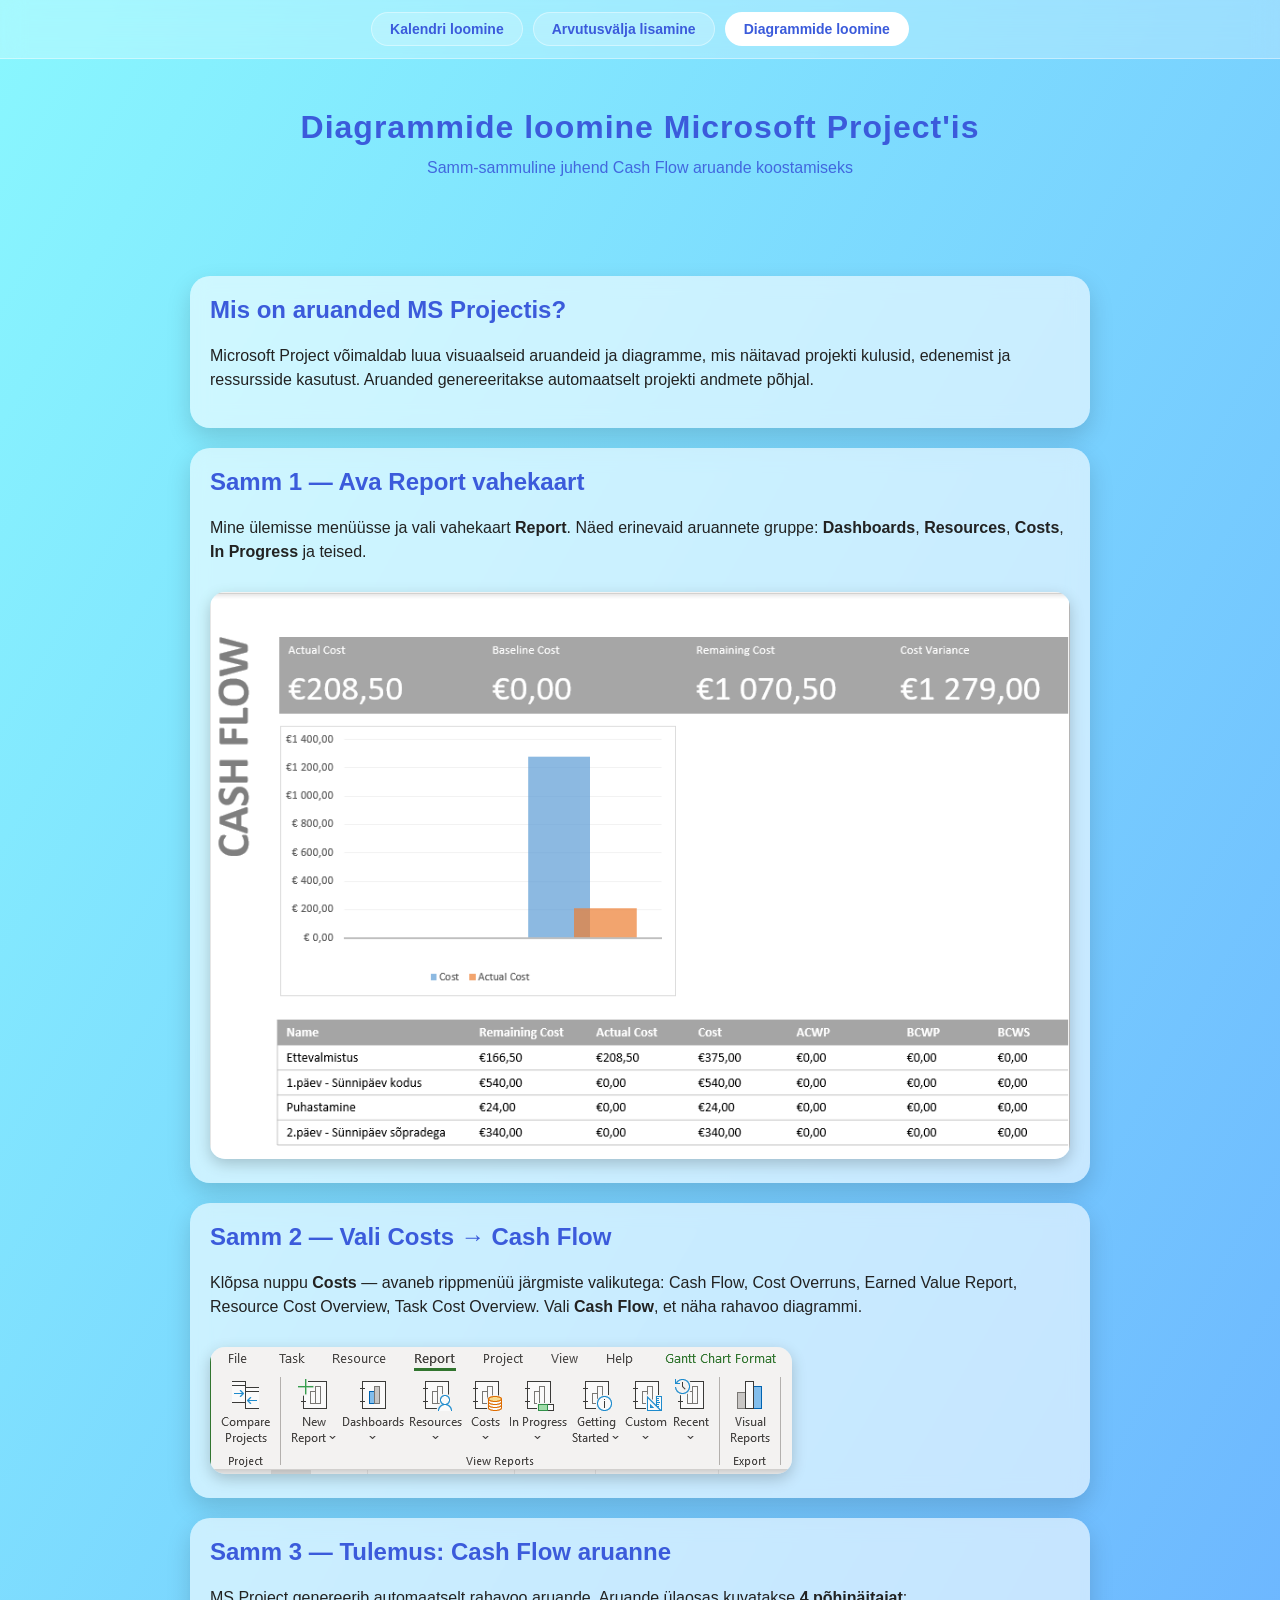
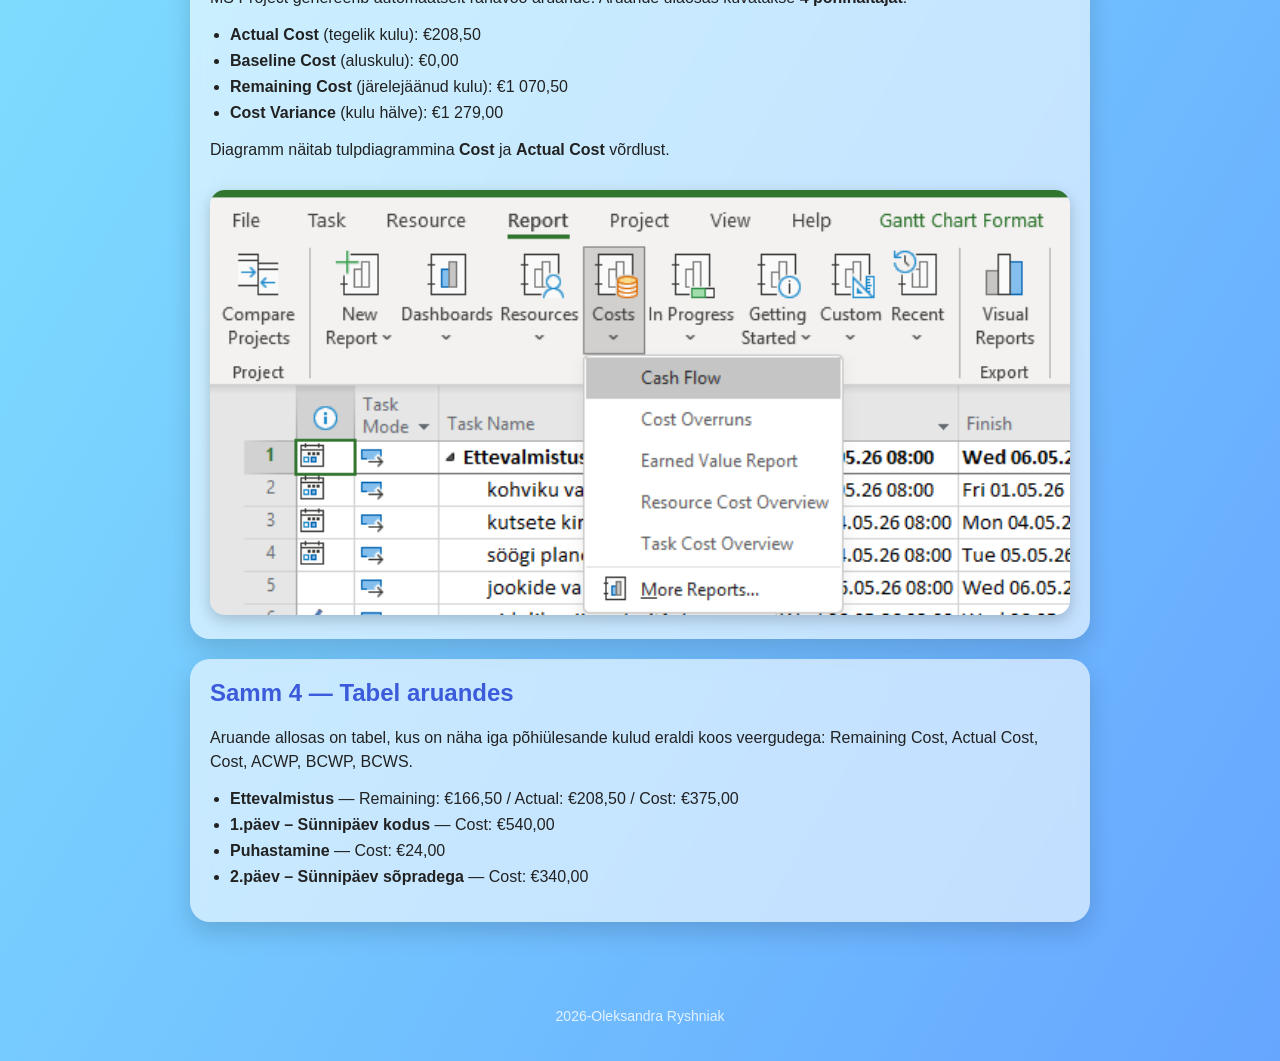
==== diagram.html @ d080566b "Update diagram.html" ====
<!DOCTYPE html>
<html lang="et">
<head>
  <meta charset="UTF-8"/>
  <meta name="viewport" content="width=device-width, initial-scale=1.0"/>
  <link rel="stylesheet" href="style.css"/>
  <title>MS Project — Diagrammide loomine</title>
  
  <nav>
    <a href="index.html">Kalendri loomine</a>
    <a href="formula.html">Arvutusvälja lisamine</a>
    <a href="diagram.html" class="active">Diagrammide loomine</a>
  </nav>

  <header>
    <h1>Diagrammide loomine Microsoft Project'is</h1>
    <p class="subtitle">Samm-sammuline juhend Cash Flow aruande koostamiseks</p>
  </header>

  <main>

    <section>
      <h2>Mis on aruanded MS Projectis?</h2>
      <p>
        Microsoft Project võimaldab luua visuaalseid aruandeid ja diagramme,
        mis näitavad projekti kulusid, edenemist ja ressursside kasutust.
        Aruanded genereeritakse automaatselt projekti andmete põhjal.
      </p>
    </section>

    <section>
      <h2>Samm 1 — Ava Report vahekaart</h2>
      <p>
        Mine ülemisse menüüsse ja vali vahekaart <strong>Report</strong>.
        Näed erinevaid aruannete gruppe:
        <strong>Dashboards</strong>, <strong>Resources</strong>, <strong>Costs</strong>,
        <strong>In Progress</strong> ja teised.
      </p>
      <img src="images/5.png" width= "100%"/>
    </section>

    <section>
      <h2>Samm 2 — Vali Costs → Cash Flow</h2>
      <p>
        Klõpsa nuppu <strong>Costs</strong> — avaneb rippmenüü järgmiste valikutega:
        Cash Flow, Cost Overruns, Earned Value Report, Resource Cost Overview, Task Cost Overview.
        Vali <strong>Cash Flow</strong>, et näha rahavoo diagrammi.
      </p>
      <img src="images/6.png"/>
    </section>

    <section>
      <h2>Samm 3 — Tulemus: Cash Flow aruanne</h2>
      <p>
        MS Project genereerib automaatselt rahavoo aruande.
        Aruande ülaosas kuvatakse <strong>4 põhinäitajat</strong>:
      </p>
      <ul>
        <li><strong>Actual Cost</strong> (tegelik kulu): €208,50</li>
        <li><strong>Baseline Cost</strong> (aluskulu): €0,00</li>
        <li><strong>Remaining Cost</strong> (järelejäänud kulu): €1 070,50</li>
        <li><strong>Cost Variance</strong> (kulu hälve): €1 279,00</li>
      </ul>
      <p>
        Diagramm näitab tulpdiagrammina <strong>Cost</strong> ja <strong>Actual Cost</strong> võrdlust.
      </p>
      <img src="images/7.png" width= "100%"/>
    </section>

    <section>
      <h2>Samm 4 — Tabel aruandes</h2>
      <p>
        Aruande allosas on tabel, kus on näha iga põhiülesande kulud eraldi
        koos veergudega: Remaining Cost, Actual Cost, Cost, ACWP, BCWP, BCWS.
      </p>
      <ul>
        <li><strong>Ettevalmistus</strong> — Remaining: €166,50 / Actual: €208,50 / Cost: €375,00</li>
        <li><strong>1.päev – Sünnipäev kodus</strong> — Cost: €540,00</li>
        <li><strong>Puhastamine</strong> — Cost: €24,00</li>
        <li><strong>2.päev – Sünnipäev sõpradega</strong> — Cost: €340,00</li>
      </ul>
    </section>



  </main>

  <footer>
    <p>2026-Oleksandra Ryshniak</p>
  </footer>

</body>
</html>
---- style.css ----
body {
    margin: 0;
    font-family: "Segoe UI", sans-serif;
    background: linear-gradient(120deg, #89f7fe, #66a6ff);
    color: #222;
  }

  header {
    text-align: center;
    padding: 50px 20px;
    color: #3b5bdb;
  }

nav {
  background: rgba(255, 255, 255, 0.25);
  backdrop-filter: blur(12px);
  border-bottom: 1px solid rgba(255, 255, 255, 0.4);
  padding: 12px 20px;
  display: flex;
  justify-content: center;
  gap: 10px;
  flex-wrap: wrap;
  position: sticky;
  top: 0;
  z-index: 100;
}

nav a {
  text-decoration: none;
  color: #3b5bdb;
  font-weight: 600;
  font-size: 14px;
  padding: 8px 18px;
  border-radius: 30px;
  background: rgba(255, 255, 255, 0.2);
  border: 1px solid rgba(255, 255, 255, 0.4);
  transition: all 0.2s ease;
  white-space: nowrap;
}

nav a:hover {
  background: rgba(255, 255, 255, 0.45);
  transform: translateY(-2px);
  box-shadow: 0 4px 12px rgba(0, 0, 0, 0.15);
}

nav a.active {
  background: white;
  color: #3b5bdb;
}
  header h1 {
    margin: 0;
    font-size: 32px;
    letter-spacing: 1px;
  }

  .subtitle {
    opacity: 0.9;
    margin-top: 10px;
  }

  main {
    max-width: 900px;
    margin: 20px auto;
    padding: 10px;
  }

  section {
    backdrop-filter: blur(10px);
    background: rgba(255, 255, 255, 0.6);
    border-radius: 20px;
    padding: 20px;
    margin-bottom: 20px;
    box-shadow: 0 10px 25px rgba(0,0,0,0.15);
    transition: all 0.25s ease;
  }

  section:hover {
    transform: scale(1.02);
    box-shadow: 0 15px 35px rgba(0,0,0,0.2);
  }

  h2 {
    margin-top: 0;
    color: #3b5bdb;
  }

  p {
    line-height: 1.5;
  }

  img {
    width: 100;
    height: 100;
    border-radius: 15px;
    margin-top: 12px;
    box-shadow: 0 5px 15px rgba(0,0,0,0.2);
  }

  .summary {
    background: rgba(255, 255, 255, 0.8);
    border-left: 6px solid #ff7a18;
  }

  ul {
    padding-left: 20px;
  }

  li {
    margin-bottom: 8px;
  }

  footer {
    text-align: center;
    padding: 20px;
    color: white;
    font-size: 14px;
    opacity: 0.8;
  }
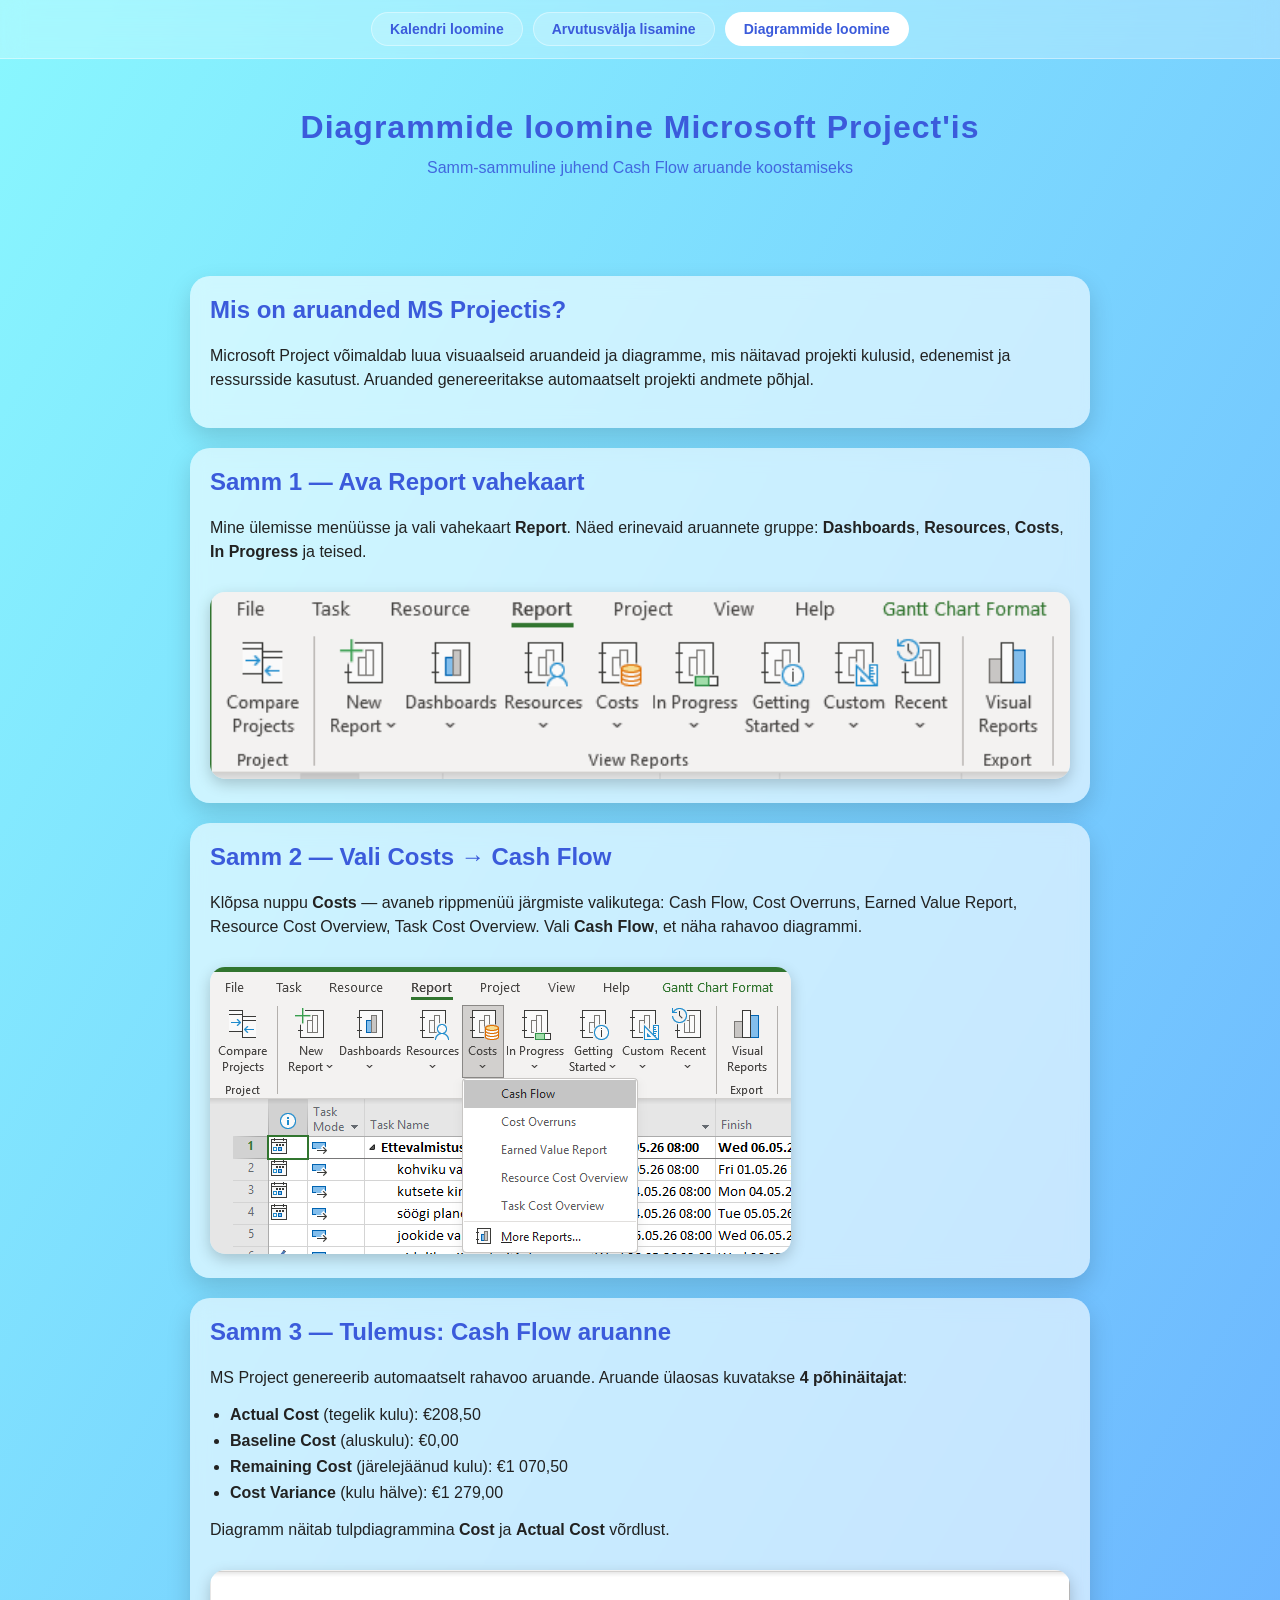
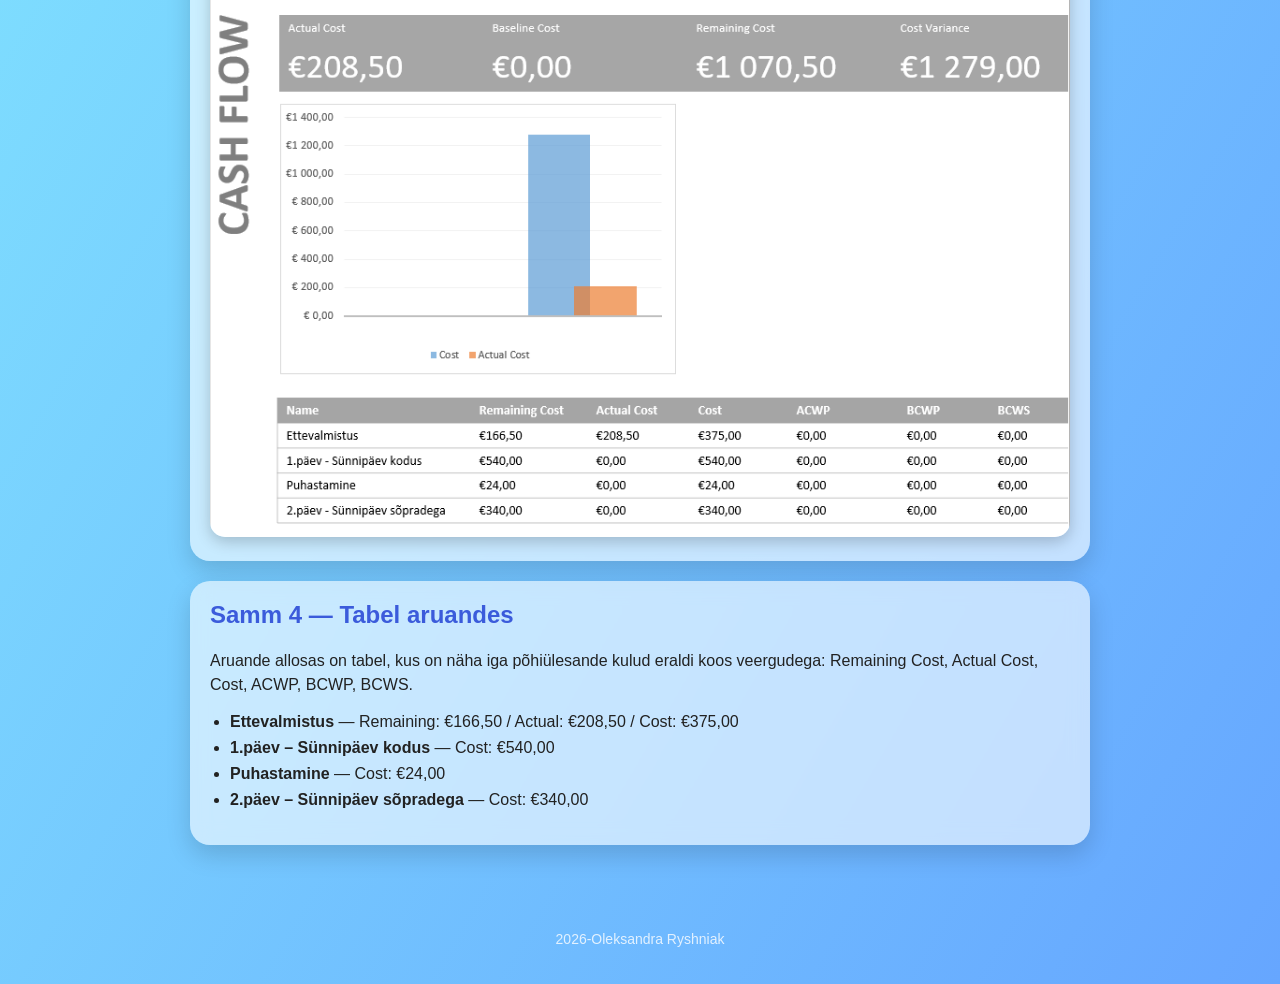
==== commit f9474e22: "Replace images in diagram.html" ====
--- a/diagram.html
+++ b/diagram.html
@@ -36,7 +36,7 @@
         <strong>Dashboards</strong>, <strong>Resources</strong>, <strong>Costs</strong>,
         <strong>In Progress</strong> ja teised.
       </p>
-      <img src="images/5.png" width= "100%"/>
+      <img src="images/6.png" width= "100%"/>
     </section>
 
     <section>
@@ -46,7 +46,7 @@
         Cash Flow, Cost Overruns, Earned Value Report, Resource Cost Overview, Task Cost Overview.
         Vali <strong>Cash Flow</strong>, et näha rahavoo diagrammi.
       </p>
-      <img src="images/6.png"/>
+      <img src="images/7.png"/>
     </section>
 
     <section>
@@ -64,7 +64,7 @@
       <p>
         Diagramm näitab tulpdiagrammina <strong>Cost</strong> ja <strong>Actual Cost</strong> võrdlust.
       </p>
-      <img src="images/7.png" width= "100%"/>
+      <img src="images/5.png" width= "100%"/>
     </section>
 
     <section>
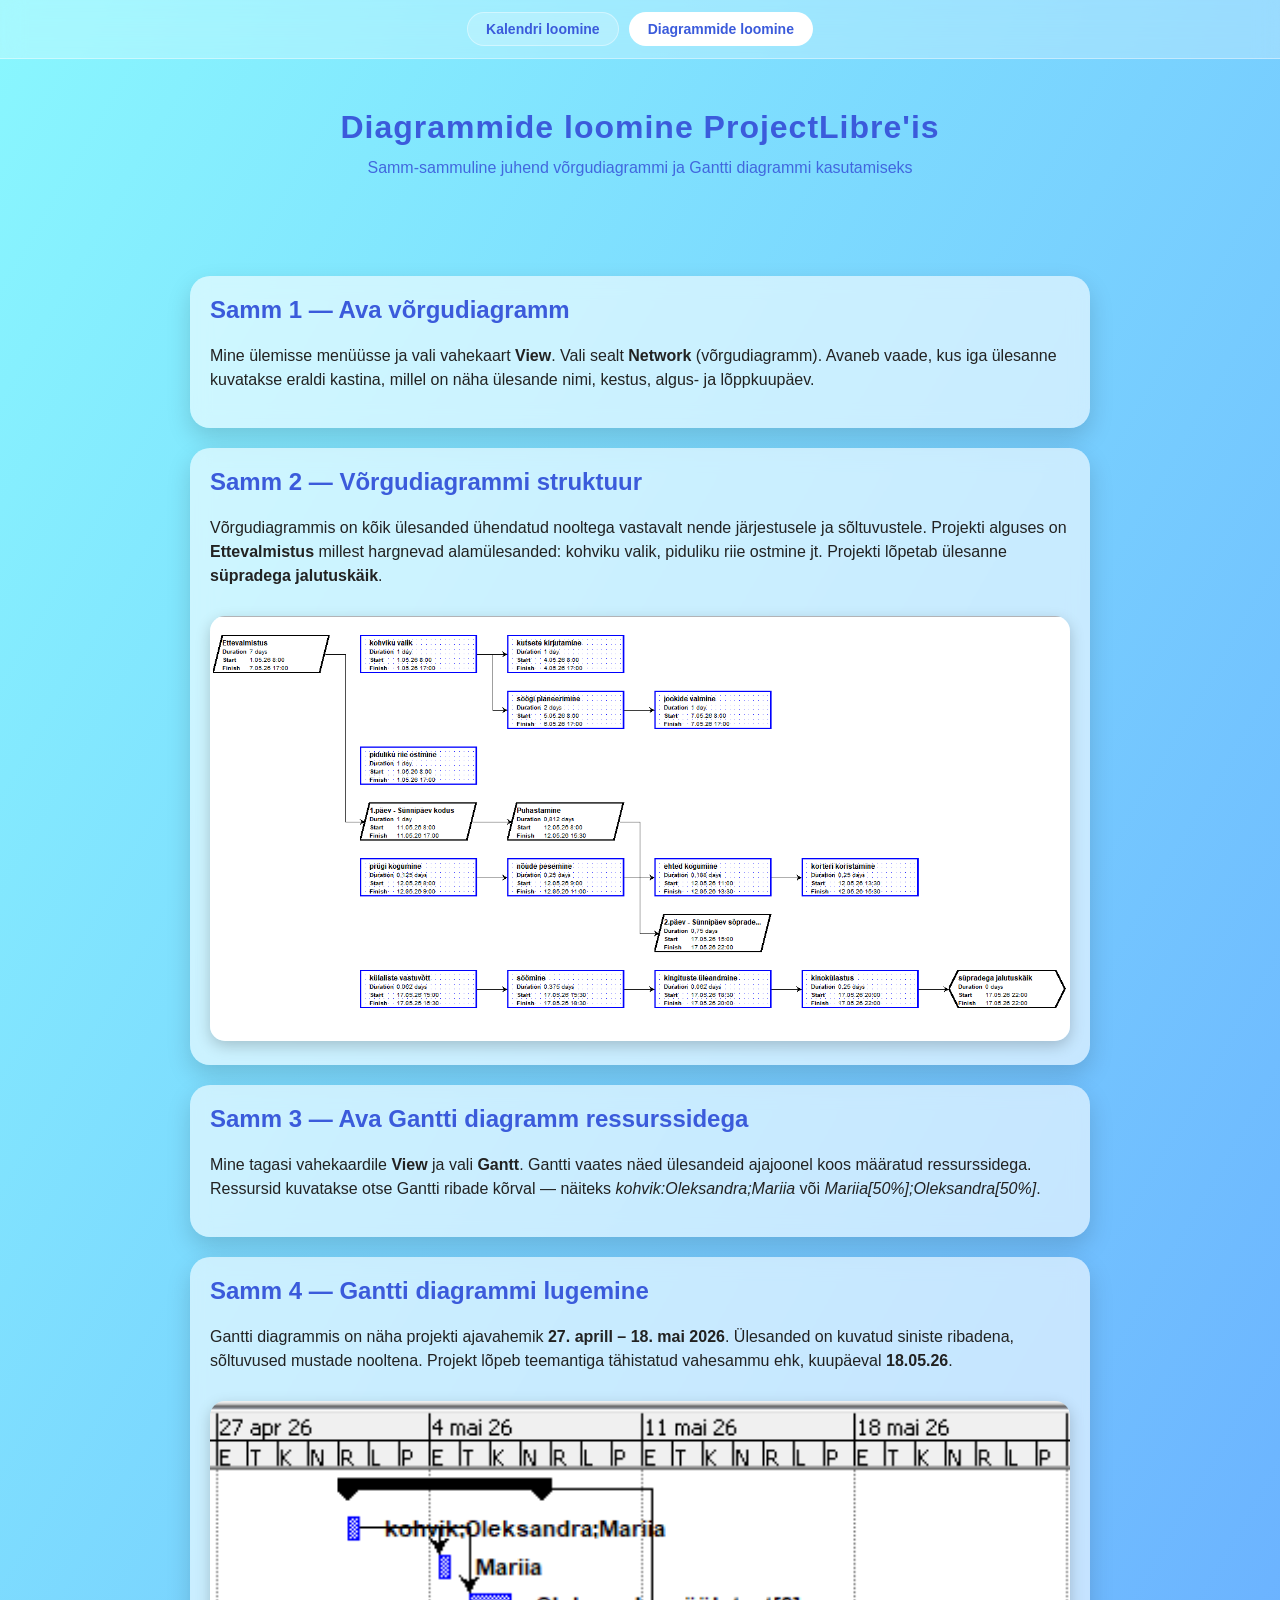
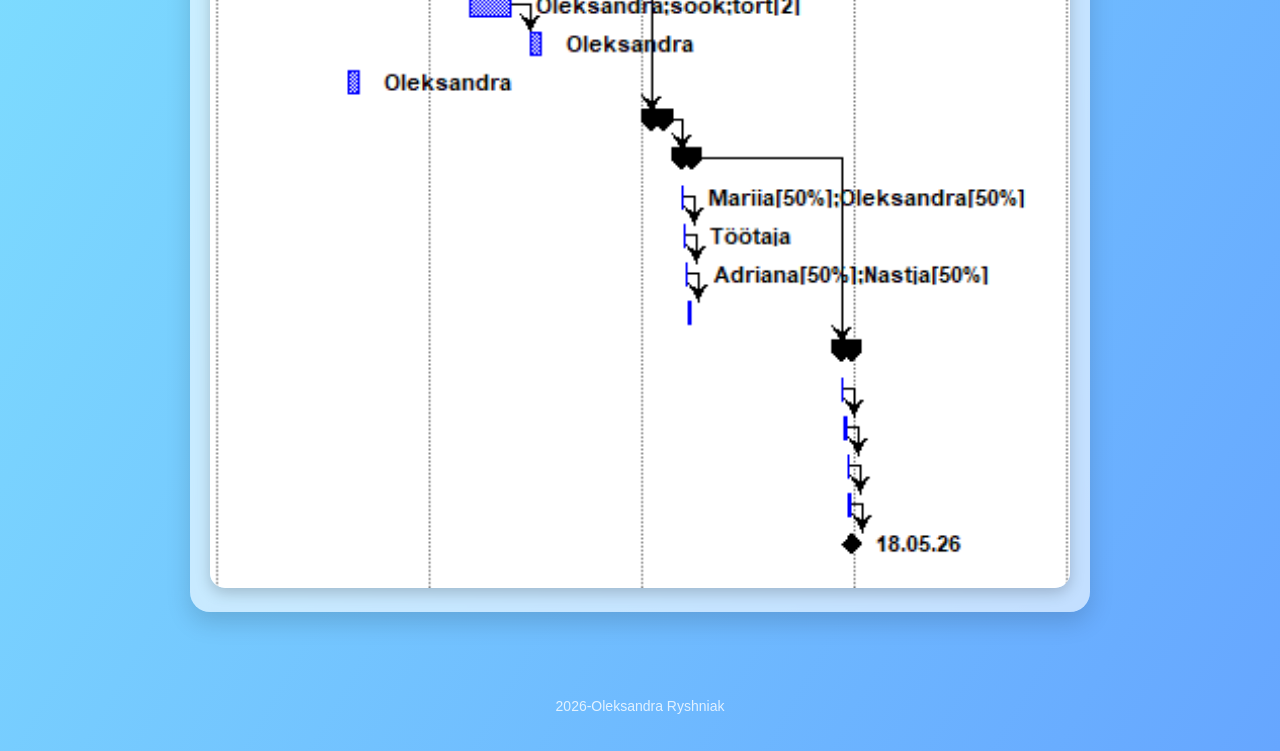
==== commit 43366225: "Refactor diagram.html structure and content" ====
--- a/diagram.html
+++ b/diagram.html
@@ -5,89 +5,68 @@
   <meta name="viewport" content="width=device-width, initial-scale=1.0"/>
   <link rel="stylesheet" href="style.css"/>
   <title>MS Project — Diagrammide loomine</title>
-  
-  <nav>
-    <a href="index.html">Kalendri loomine</a>
-    <a href="formula.html">Arvutusvälja lisamine</a>
-    <a href="diagram.html" class="active">Diagrammide loomine</a>
-  </nav>
+</head>
+<body>
 
-  <header>
-    <h1>Diagrammide loomine Microsoft Project'is</h1>
-    <p class="subtitle">Samm-sammuline juhend Cash Flow aruande koostamiseks</p>
-  </header>
+<nav>
+  <a href="index.html">Kalendri loomine</a>
+  <a href="diagram.html" class="active">Diagrammide loomine</a>
+</nav>
 
-  <main>
+<header>
+  <h1>Diagrammide loomine ProjectLibre'is</h1>
+  <p class="subtitle">Samm-sammuline juhend võrgudiagrammi ja Gantti diagrammi kasutamiseks</p>
+</header>
 
-    <section>
-      <h2>Mis on aruanded MS Projectis?</h2>
-      <p>
-        Microsoft Project võimaldab luua visuaalseid aruandeid ja diagramme,
-        mis näitavad projekti kulusid, edenemist ja ressursside kasutust.
-        Aruanded genereeritakse automaatselt projekti andmete põhjal.
-      </p>
-    </section>
+<main>
+  <section>
+    <h2>Samm 1 — Ava võrgudiagramm</h2>
+    <p>
+      Mine ülemisse menüüsse ja vali vahekaart <strong>View</strong>.
+      Vali sealt <strong>Network</strong> (võrgudiagramm).
+      Avaneb vaade, kus iga ülesanne kuvatakse eraldi kastina,
+      millel on näha ülesande nimi, kestus, algus- ja lõppkuupäev.
+    </p>
+  </section>
 
-    <section>
-      <h2>Samm 1 — Ava Report vahekaart</h2>
-      <p>
-        Mine ülemisse menüüsse ja vali vahekaart <strong>Report</strong>.
-        Näed erinevaid aruannete gruppe:
-        <strong>Dashboards</strong>, <strong>Resources</strong>, <strong>Costs</strong>,
-        <strong>In Progress</strong> ja teised.
-      </p>
-      <img src="images/6.png" width= "100%"/>
-    </section>
+  <section>
+    <h2>Samm 2 — Võrgudiagrammi struktuur</h2>
+    <p>
+      Võrgudiagrammis on kõik ülesanded ühendatud nooltega vastavalt
+      nende järjestusele ja sõltuvustele. Projekti alguses on <strong>Ettevalmistus</strong>
+       millest hargnevad alamülesanded:
+      kohviku valik, piduliku riie ostmine jt.
+      Projekti lõpetab ülesanne <strong>süpradega jalutuskäik</strong>.
+    </p>
+    <img src="images_projectLibre/6.png" alt="Võrgudiagramm — ülesannete sõltuvused ja järjestus" width="100%"/>
+  </section>
 
-    <section>
-      <h2>Samm 2 — Vali Costs → Cash Flow</h2>
-      <p>
-        Klõpsa nuppu <strong>Costs</strong> — avaneb rippmenüü järgmiste valikutega:
-        Cash Flow, Cost Overruns, Earned Value Report, Resource Cost Overview, Task Cost Overview.
-        Vali <strong>Cash Flow</strong>, et näha rahavoo diagrammi.
-      </p>
-      <img src="images/7.png"/>
-    </section>
+  <section>
+    <h2>Samm 3 — Ava Gantti diagramm ressurssidega</h2>
+    <p>
+      Mine tagasi vahekaardile <strong>View</strong> ja vali <strong>Gantt</strong>.
+      Gantti vaates näed ülesandeid ajajoonel koos määratud ressurssidega.
+      Ressursid kuvatakse otse Gantti ribade kõrval — näiteks
+      <em>kohvik:Oleksandra;Mariia</em> või <em>Mariia[50%];Oleksandra[50%]</em>.
+    </p>
+  </section>
 
-    <section>
-      <h2>Samm 3 — Tulemus: Cash Flow aruanne</h2>
-      <p>
-        MS Project genereerib automaatselt rahavoo aruande.
-        Aruande ülaosas kuvatakse <strong>4 põhinäitajat</strong>:
-      </p>
-      <ul>
-        <li><strong>Actual Cost</strong> (tegelik kulu): €208,50</li>
-        <li><strong>Baseline Cost</strong> (aluskulu): €0,00</li>
-        <li><strong>Remaining Cost</strong> (järelejäänud kulu): €1 070,50</li>
-        <li><strong>Cost Variance</strong> (kulu hälve): €1 279,00</li>
-      </ul>
-      <p>
-        Diagramm näitab tulpdiagrammina <strong>Cost</strong> ja <strong>Actual Cost</strong> võrdlust.
-      </p>
-      <img src="images/5.png" width= "100%"/>
-    </section>
+  <section>
+    <h2>Samm 4 — Gantti diagrammi lugemine</h2>
+    <p>
+      Gantti diagrammis on näha projekti ajavahemik <strong>27. aprill – 18. mai 2026</strong>.
+      Ülesanded on kuvatud siniste ribadena, sõltuvused mustade nooltena.
+      Projekt lõpeb teemantiga tähistatud vahesammu ehk, 
+      kuupäeval <strong>18.05.26</strong>.
+    </p>
+    <img src="images_projectLibre/7.png" alt="Gantti diagramm — ülesanded, ressursid ja ajajoone 27.apr–18.mai 2026" width="100%"/>
+  </section>
 
-    <section>
-      <h2>Samm 4 — Tabel aruandes</h2>
-      <p>
-        Aruande allosas on tabel, kus on näha iga põhiülesande kulud eraldi
-        koos veergudega: Remaining Cost, Actual Cost, Cost, ACWP, BCWP, BCWS.
-      </p>
-      <ul>
-        <li><strong>Ettevalmistus</strong> — Remaining: €166,50 / Actual: €208,50 / Cost: €375,00</li>
-        <li><strong>1.päev – Sünnipäev kodus</strong> — Cost: €540,00</li>
-        <li><strong>Puhastamine</strong> — Cost: €24,00</li>
-        <li><strong>2.päev – Sünnipäev sõpradega</strong> — Cost: €340,00</li>
-      </ul>
-    </section>
+</main>
 
-
-
-  </main>
-
-  <footer>
-    <p>2026-Oleksandra Ryshniak</p>
-  </footer>
+<footer>
+  <p>2026-Oleksandra Ryshniak</p>
+</footer>
 
 </body>
 </html>
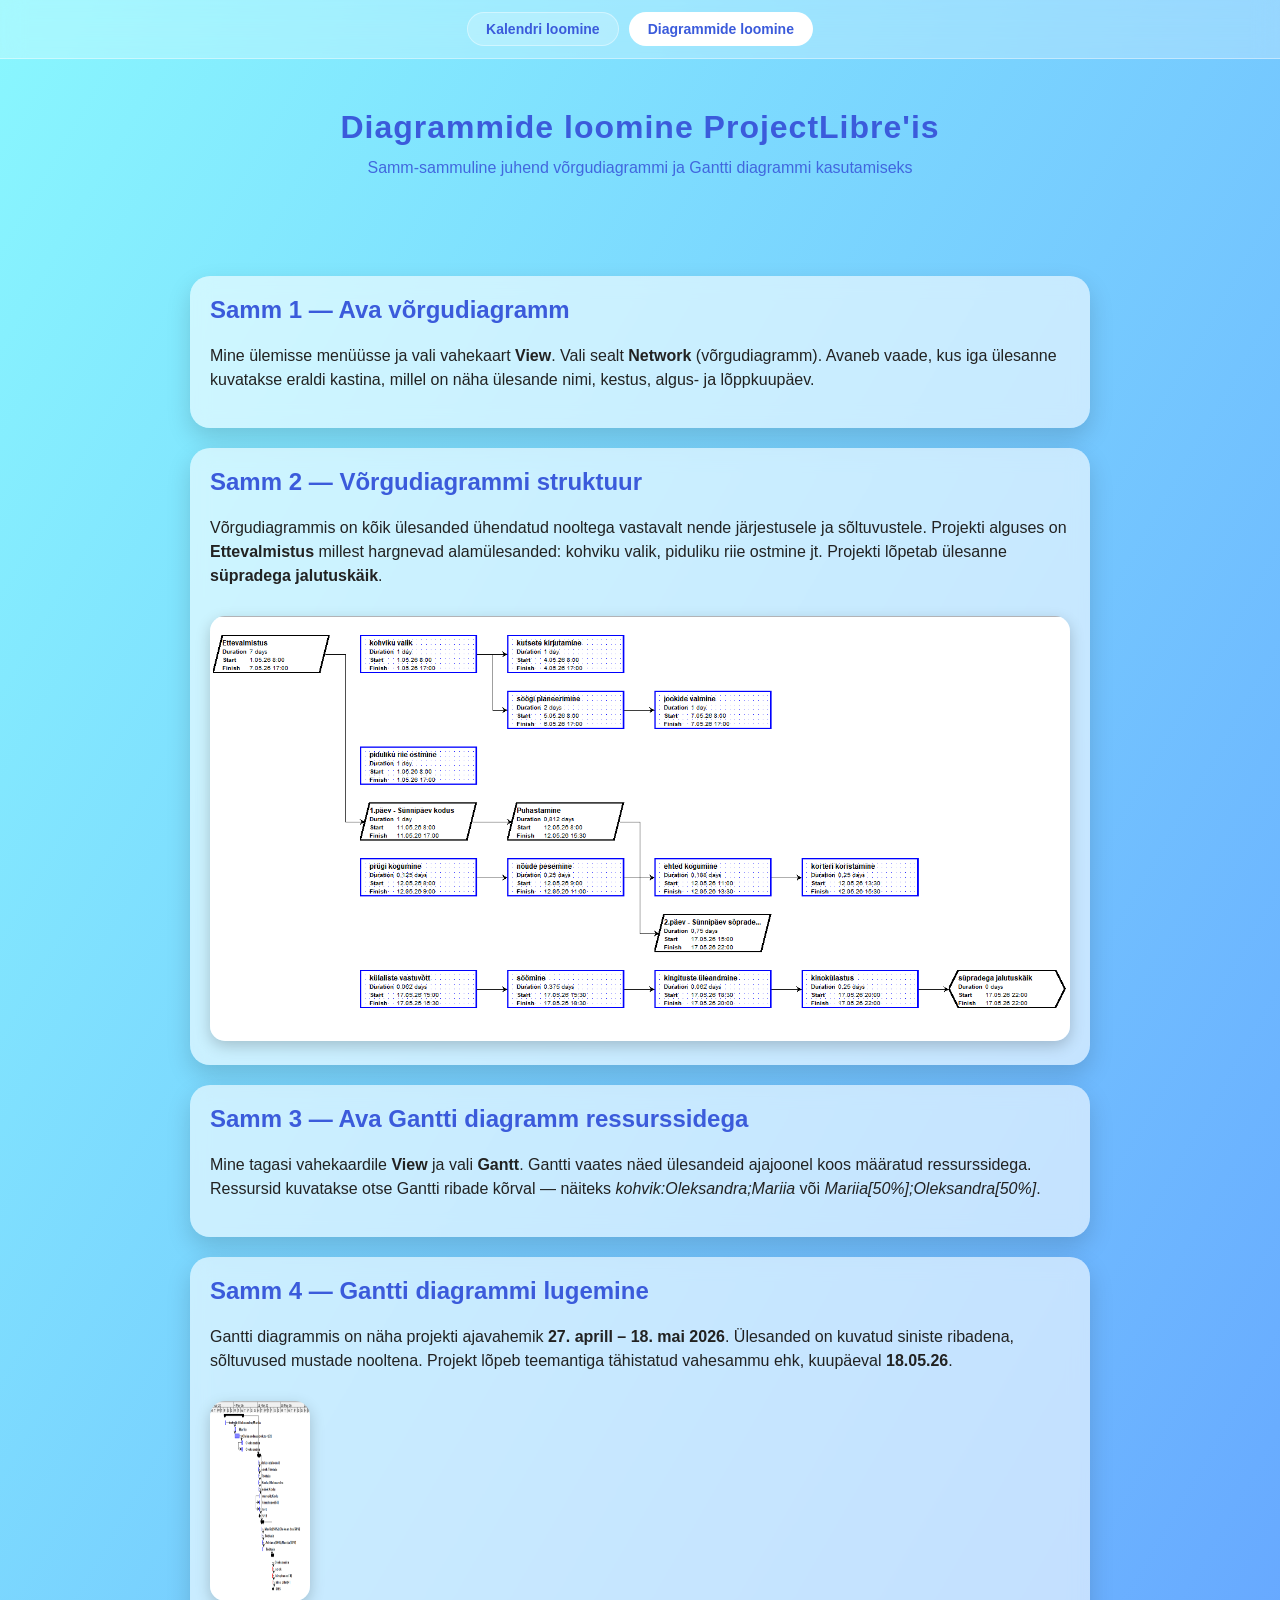
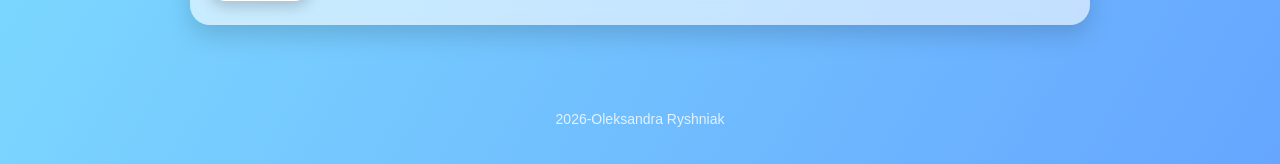
==== commit ab7299ed: "Adjust image tag attributes in diagram.html" ====
--- a/diagram.html
+++ b/diagram.html
@@ -59,7 +59,7 @@
       Projekt lõpeb teemantiga tähistatud vahesammu ehk, 
       kuupäeval <strong>18.05.26</strong>.
     </p>
-    <img src="images_projectLibre/7.png" alt="Gantti diagramm — ülesanded, ressursid ja ajajoone 27.apr–18.mai 2026" width="100%"/>
+    <img src="images_projectLibre/7.png" alt="Gantti diagramm — ülesanded, ressursid ja ajajoone 27.apr–18.mai 2026" width="100" height=200/>
   </section>
 
 </main>
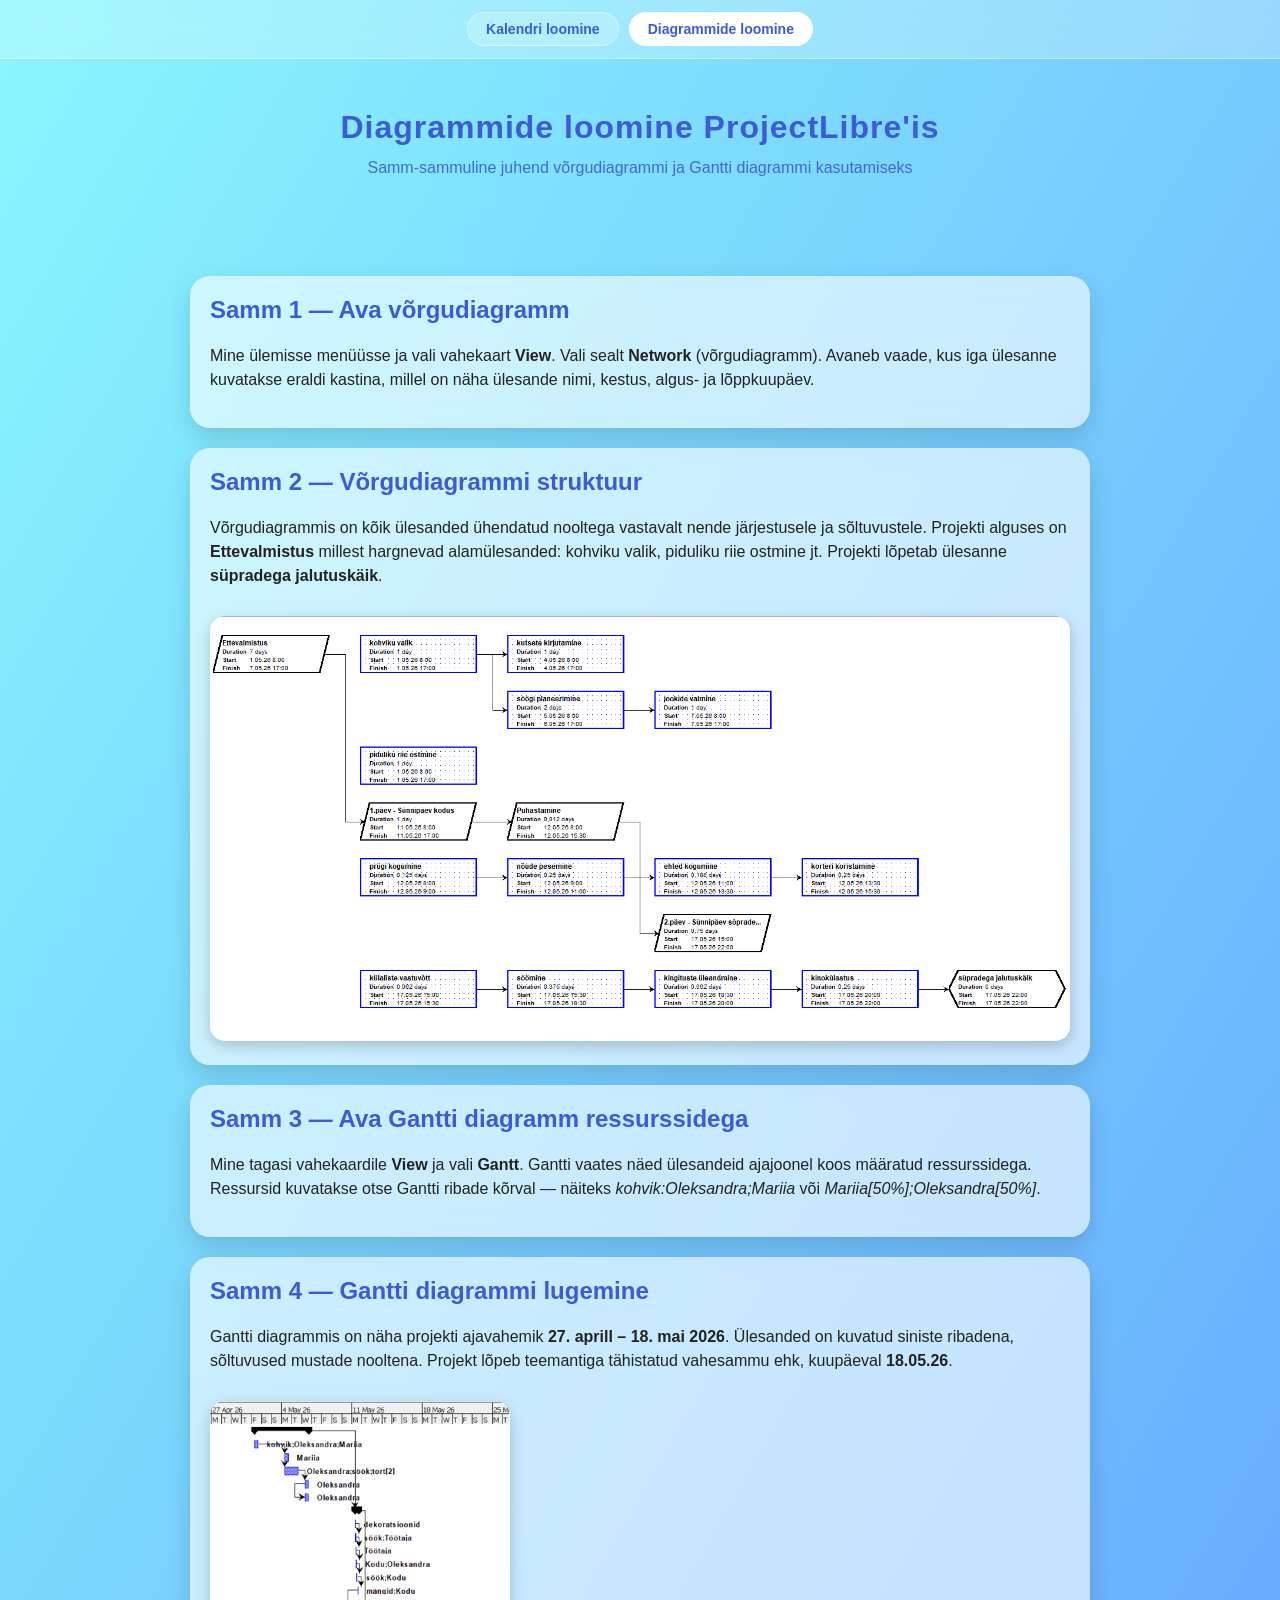
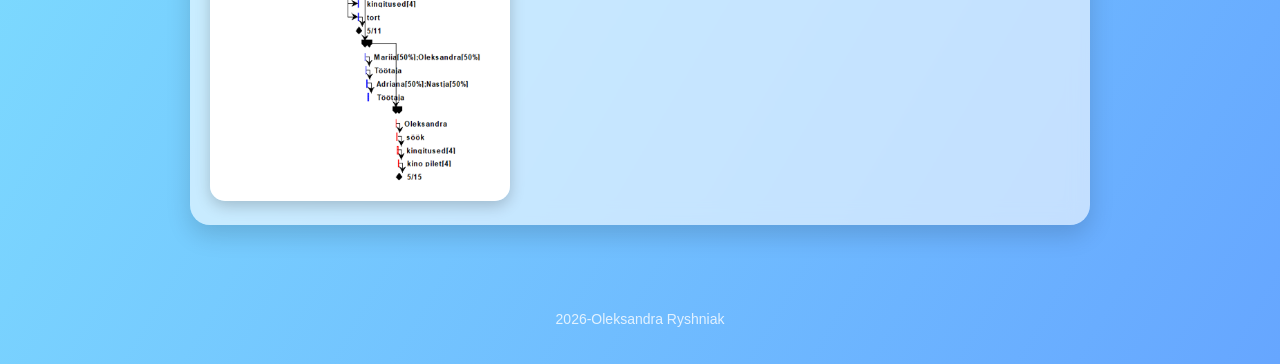
==== commit 4c0ffec8: "Update image dimensions in diagram.html" ====
--- a/diagram.html
+++ b/diagram.html
@@ -59,7 +59,7 @@
       Projekt lõpeb teemantiga tähistatud vahesammu ehk, 
       kuupäeval <strong>18.05.26</strong>.
     </p>
-    <img src="images_projectLibre/7.png" alt="Gantti diagramm — ülesanded, ressursid ja ajajoone 27.apr–18.mai 2026" width="100" height=200/>
+    <img src="images_projectLibre/7.png" alt="Gantti diagramm — ülesanded, ressursid ja ajajoone 27.apr–18.mai 2026" width="300" height=400/>
   </section>
 
 </main>
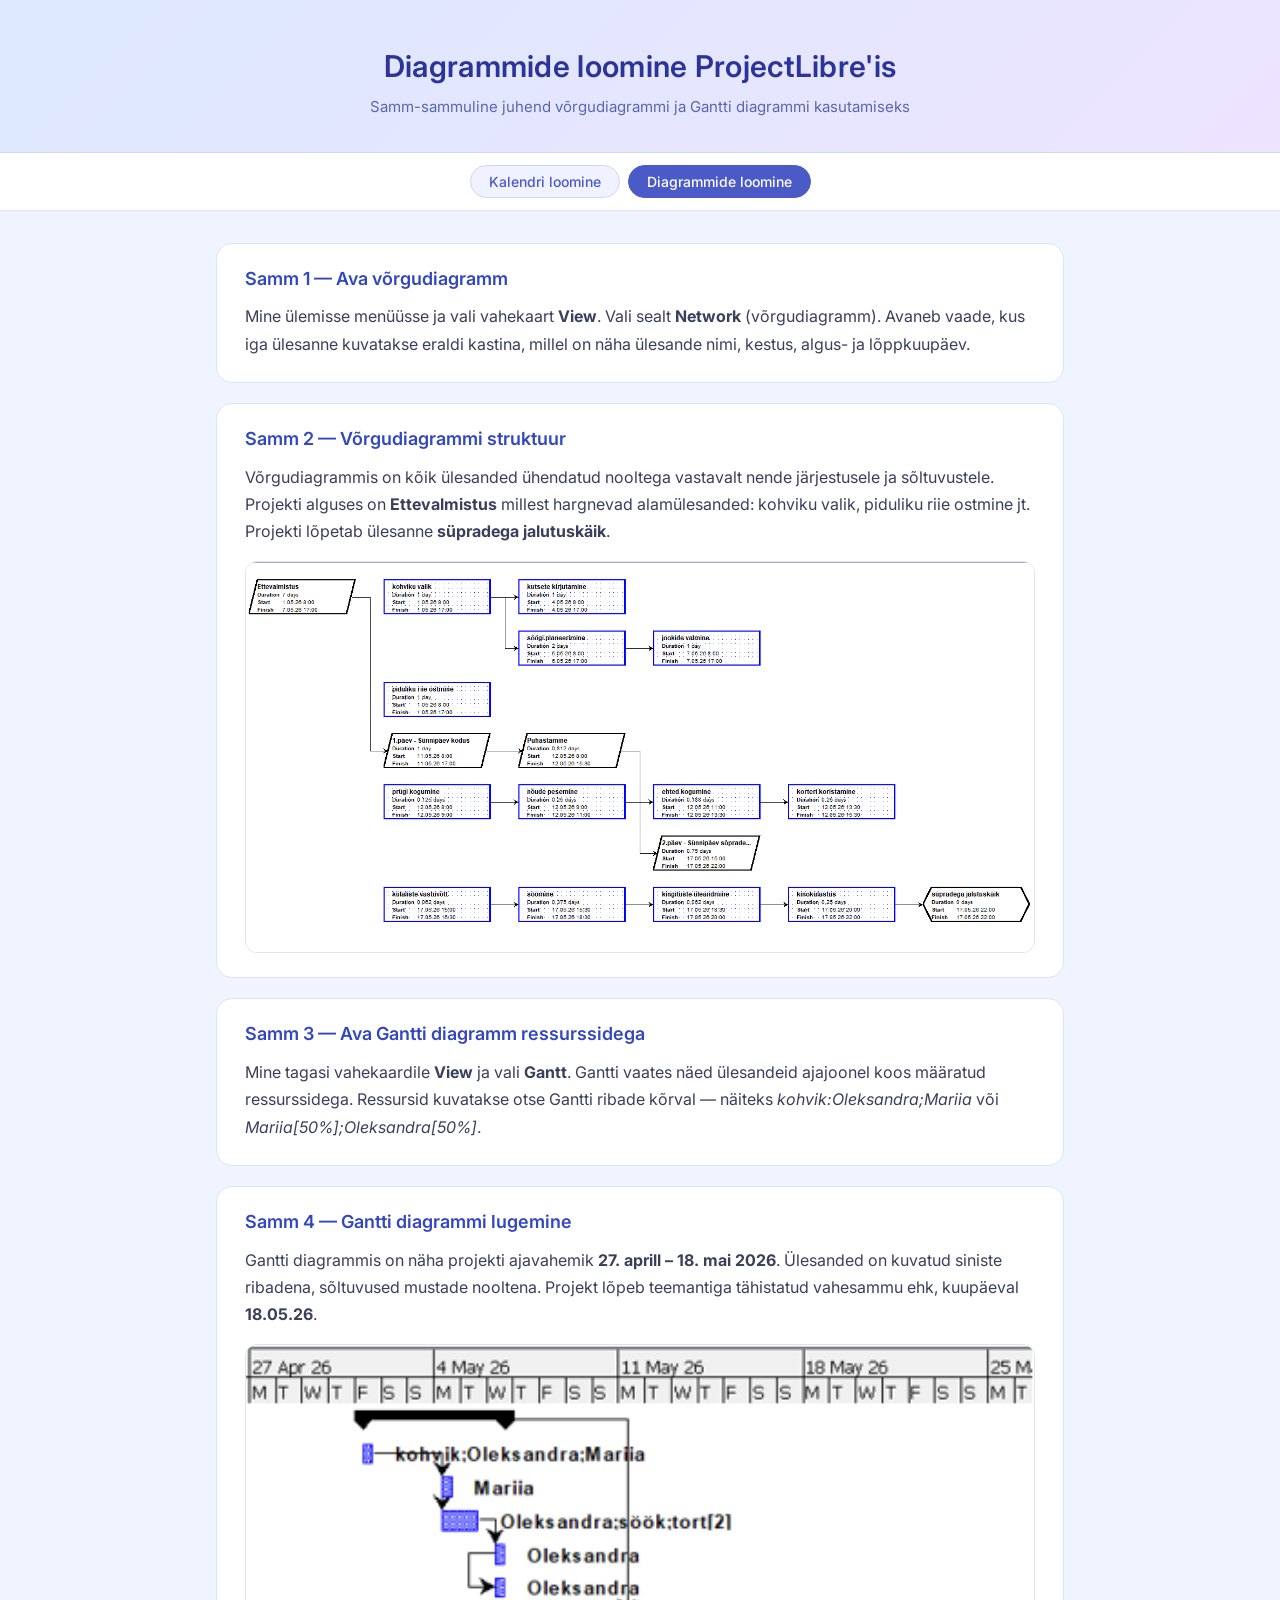
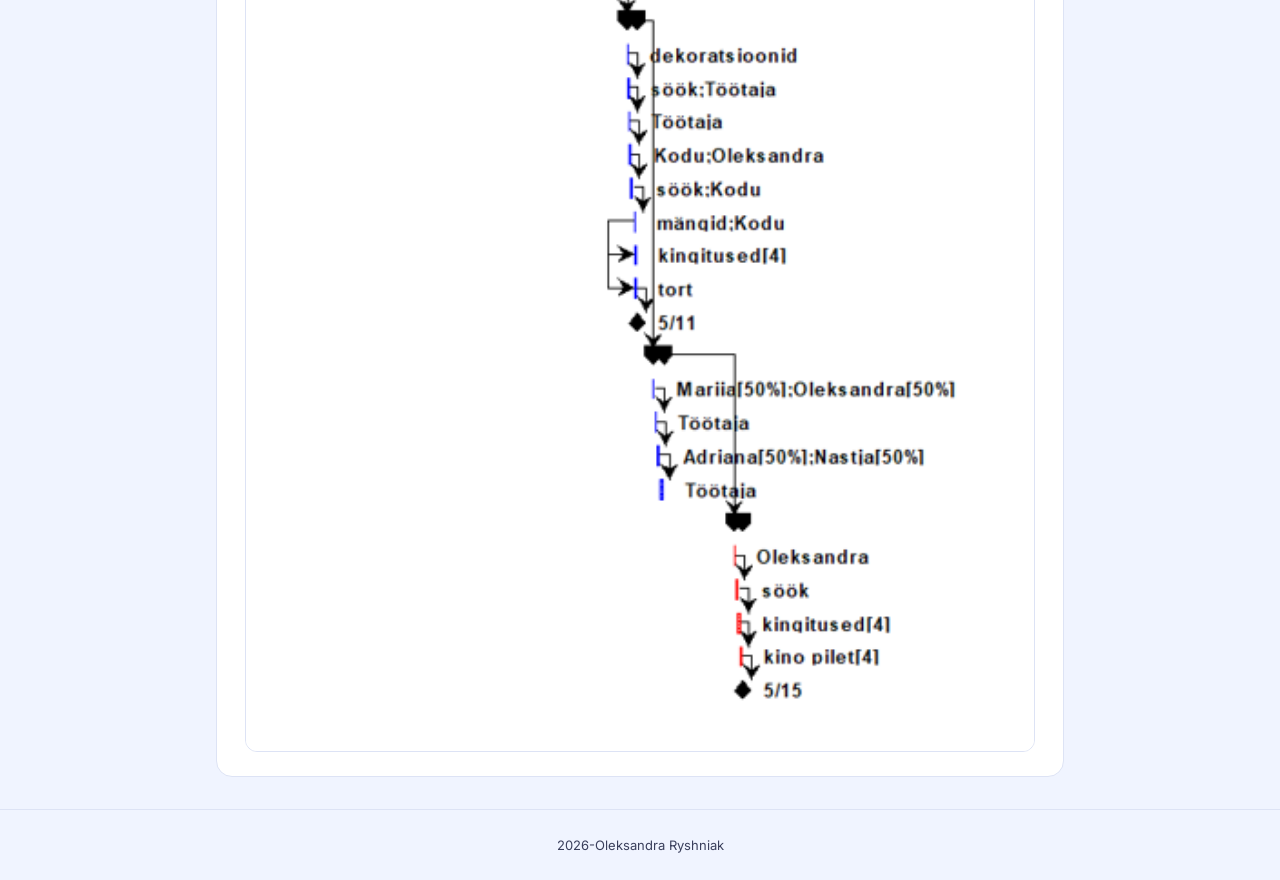
==== commit beb9134f: "Refactor navigation in diagram.html" ====
--- a/diagram.html
+++ b/diagram.html
@@ -8,15 +8,16 @@
 </head>
 <body>
 
-<nav>
-  <a href="index.html">Kalendri loomine</a>
-  <a href="diagram.html" class="active">Diagrammide loomine</a>
-</nav>
+
 
 <header>
   <h1>Diagrammide loomine ProjectLibre'is</h1>
   <p class="subtitle">Samm-sammuline juhend võrgudiagrammi ja Gantti diagrammi kasutamiseks</p>
 </header>
+  <nav>
+  <a href="index.html">Kalendri loomine</a>
+  <a href="diagram.html" class="active">Diagrammide loomine</a>
+</nav>
 
 <main>
   <section>
--- a/style.css
+++ b/style.css
@@ -1,24 +1,24 @@
+@import url('https://fonts.googleapis.com/css2?family=Inter:wght@400;500;600&display=swap');
+
+* {
+  box-sizing: border-box;
+}
+
 body {
-    margin: 0;
-    font-family: "Segoe UI", sans-serif;
-    background: linear-gradient(120deg, #89f7fe, #66a6ff);
-    color: #222;
-  }
+  margin: 0;
+  font-family: "Inter", "Segoe UI", sans-serif;
+  background: #f0f4ff;
+  color: #2c2f45;
+}
 
-  header {
-    text-align: center;
-    padding: 50px 20px;
-    color: #3b5bdb;
-  }
-
+/* ── Navigation ── */
 nav {
-  background: rgba(255, 255, 255, 0.25);
-  backdrop-filter: blur(12px);
-  border-bottom: 1px solid rgba(255, 255, 255, 0.4);
-  padding: 12px 20px;
+  background: #ffffff;
+  border-bottom: 1px solid #dde3f5;
+  padding: 12px 24px;
   display: flex;
   justify-content: center;
-  gap: 10px;
+  gap: 8px;
   flex-wrap: wrap;
   position: sticky;
   top: 0;
@@ -27,93 +27,129 @@
 
 nav a {
   text-decoration: none;
-  color: #3b5bdb;
-  font-weight: 600;
+  color: #4a5ac7;
+  font-weight: 500;
   font-size: 14px;
-  padding: 8px 18px;
+  padding: 7px 18px;
   border-radius: 30px;
-  background: rgba(255, 255, 255, 0.2);
-  border: 1px solid rgba(255, 255, 255, 0.4);
-  transition: all 0.2s ease;
+  background: #f0f2ff;
+  border: 1px solid #d0d5f0;
+  transition: background 0.2s, color 0.2s, border-color 0.2s;
   white-space: nowrap;
 }
 
 nav a:hover {
-  background: rgba(255, 255, 255, 0.45);
-  transform: translateY(-2px);
-  box-shadow: 0 4px 12px rgba(0, 0, 0, 0.15);
+  background: #e0e5ff;
+  border-color: #b0baee;
+  color: #3347c0;
 }
 
 nav a.active {
-  background: white;
-  color: #3b5bdb;
+  background: #4a5ac7;
+  color: #ffffff;
+  border-color: #4a5ac7;
 }
-  header h1 {
-    margin: 0;
-    font-size: 32px;
-    letter-spacing: 1px;
-  }
 
-  .subtitle {
-    opacity: 0.9;
-    margin-top: 10px;
-  }
+/* ── Header ── */
+header {
+  text-align: center;
+  padding: 48px 20px 32px;
+  background: linear-gradient(135deg, #dce8ff 0%, #ede4ff 100%);
+  border-bottom: 1px solid #d0d8f5;
+}
 
-  main {
-    max-width: 900px;
-    margin: 20px auto;
-    padding: 10px;
-  }
+header h1 {
+  margin: 0;
+  font-size: 30px;
+  font-weight: 600;
+  color: #2a3499;
+  letter-spacing: 0.3px;
+}
 
-  section {
-    backdrop-filter: blur(10px);
-    background: rgba(255, 255, 255, 0.6);
-    border-radius: 20px;
-    padding: 20px;
-    margin-bottom: 20px;
-    box-shadow: 0 10px 25px rgba(0,0,0,0.15);
-    transition: all 0.25s ease;
-  }
+.subtitle {
+  margin-top: 10px;
+  font-size: 15px;
+  color: #5a66b0;
+}
 
-  section:hover {
-    transform: scale(1.02);
-    box-shadow: 0 15px 35px rgba(0,0,0,0.2);
-  }
+/* ── Main content ── */
+main {
+  max-width: 880px;
+  margin: 32px auto;
+  padding: 0 16px;
+}
 
-  h2 {
-    margin-top: 0;
-    color: #3b5bdb;
-  }
+/* ── Sections ── */
+section {
+  background: #ffffff;
+  border: 1px solid #dde3f5;
+  border-radius: 16px;
+  padding: 24px 28px;
+  margin-bottom: 20px;
+  transition: box-shadow 0.2s, transform 0.2s;
+}
 
-  p {
-    line-height: 1.5;
-  }
+section:hover {
+  transform: translateY(-2px);
+  box-shadow: 0 8px 24px rgba(74, 90, 199, 0.1);
+}
 
-  img {
-    width: 100;
-    height: 100;
-    border-radius: 15px;
-    margin-top: 12px;
-    box-shadow: 0 5px 15px rgba(0,0,0,0.2);
-  }
+h2 {
+  margin-top: 0;
+  font-size: 18px;
+  font-weight: 600;
+  color: #3347c0;
+}
 
-  .summary {
-    background: rgba(255, 255, 255, 0.8);
-    border-left: 6px solid #ff7a18;
-  }
+p {
+  line-height: 1.7;
+  color: #3a3f5c;
+  margin: 0 0 12px;
+}
 
-  ul {
-    padding-left: 20px;
-  }
+p:last-child {
+  margin-bottom: 0;
+}
 
-  li {
-    margin-bottom: 8px;
-  }
+/* ── Images ── */
+img {
+  display: block;
+  width: 100%;
+  height: auto;
+  border-radius: 12px;
+  margin-top: 16px;
+  border: 1px solid #dde3f5;
+}
 
-  footer {
-    text-align: center;
-    padding: 20px;
-    color: white;
-    font-size: 14px;
-    opacity: 0.8;
-  }
+/* ── Lists ── */
+ul {
+  padding-left: 20px;
+  color: #3a3f5c;
+}
+
+li {
+  margin-bottom: 8px;
+  line-height: 1.6;
+}
+
+/* ── Summary block ── */
+.summary {
+  background: #fff8ec;
+  border: 1px solid #fce4b0;
+  border-left: 5px solid #f5a623;
+  border-radius: 12px;
+}
+
+.summary h2 {
+  color: #b36c00;
+}
+
+/* ── Footer ── */
+footer {
+  text-align: center;
+  padding: 24px;
+  color: #8892c0;
+  font-size: 13px;
+  border-top: 1px solid #dde3f5;
+  margin-top: 16px;
+}
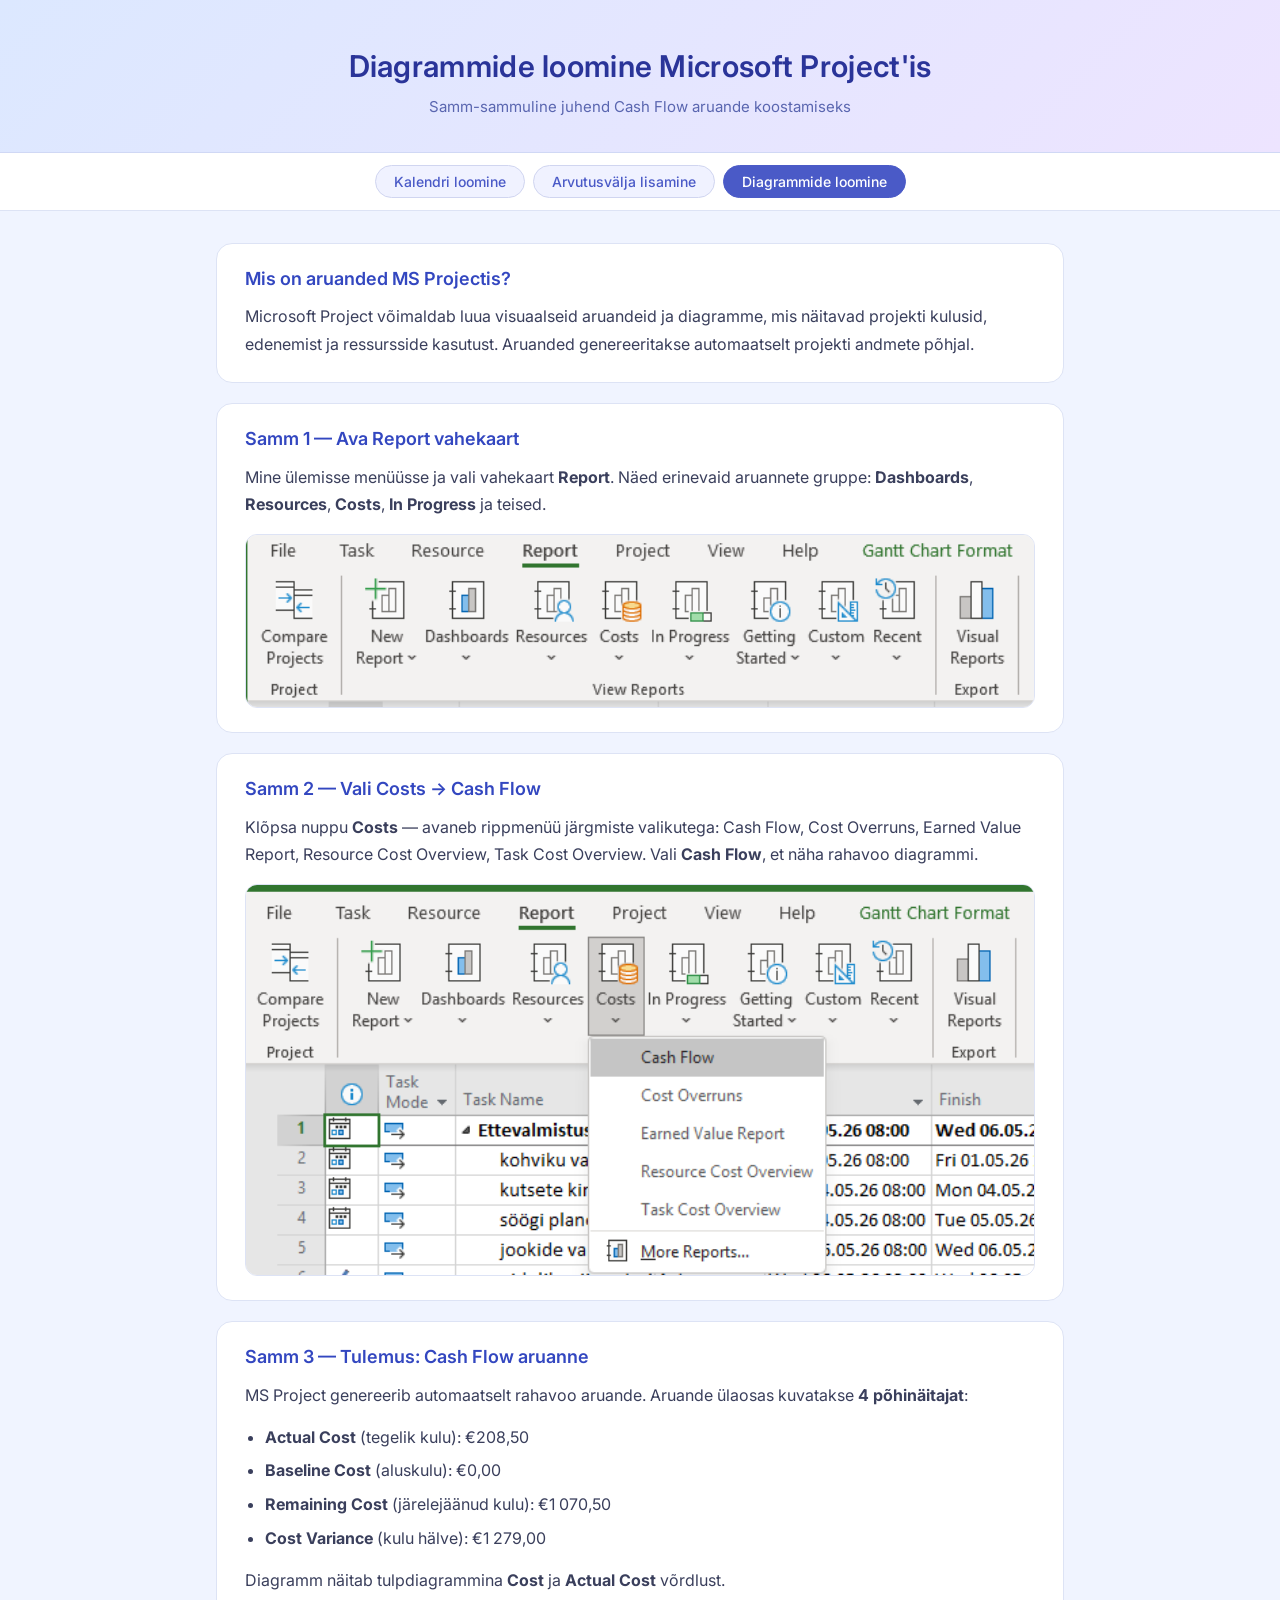
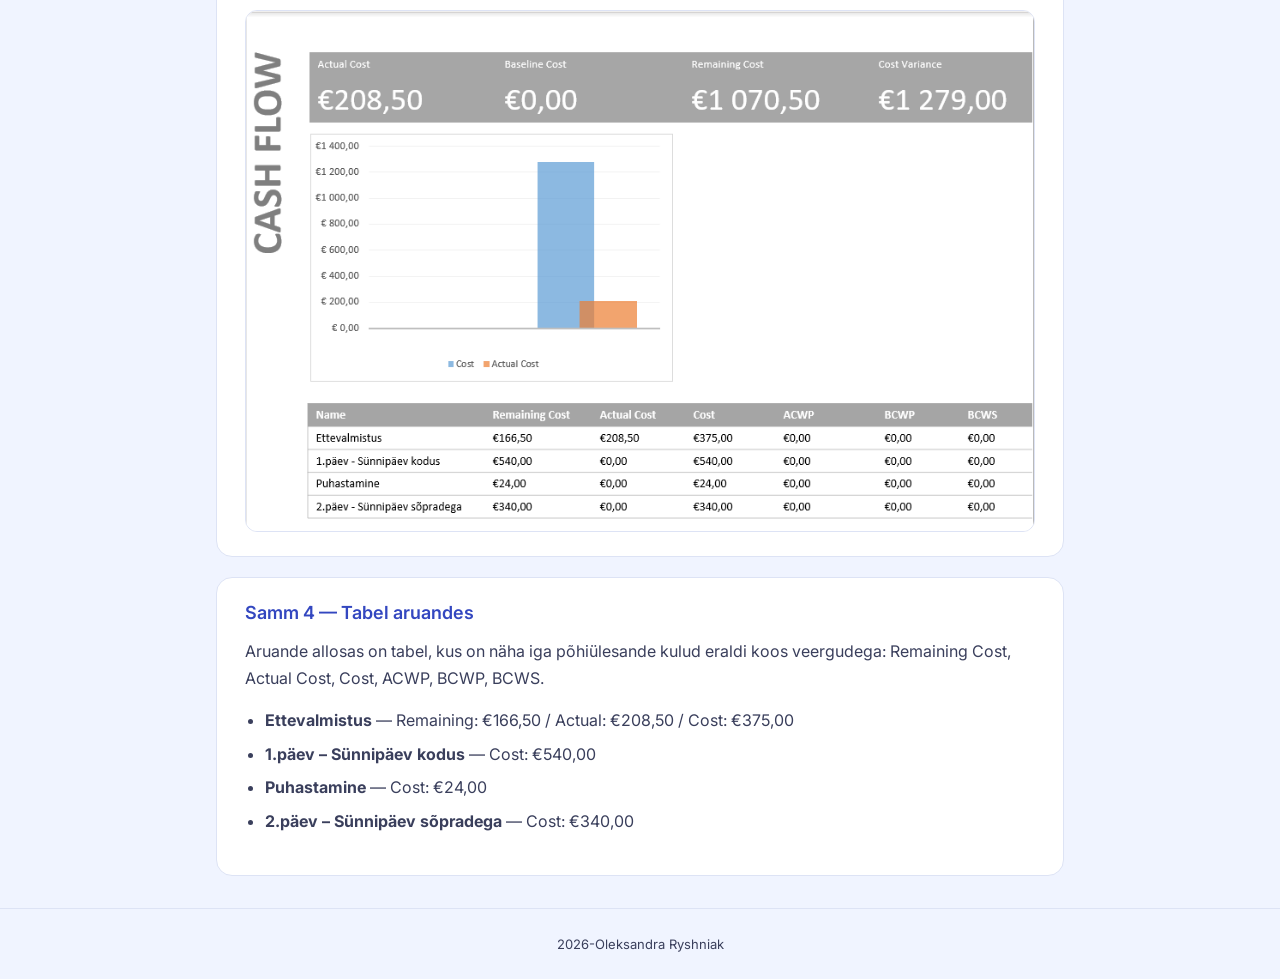
==== commit d9859865: "Refactor navigation structure in diagram.html" ====
--- a/diagram.html
+++ b/diagram.html
@@ -5,69 +5,91 @@
   <meta name="viewport" content="width=device-width, initial-scale=1.0"/>
   <link rel="stylesheet" href="style.css"/>
   <title>MS Project — Diagrammide loomine</title>
-</head>
-<body>
+  
+
+
+  <header>
+    <h1>Diagrammide loomine Microsoft Project'is</h1>
+    <p class="subtitle">Samm-sammuline juhend Cash Flow aruande koostamiseks</p>
+  </header>
+
+    <nav>
+    <a href="index.html">Kalendri loomine</a>
+    <a href="valem.html">Arvutusvälja lisamine</a>
+    <a href="diagram.html" class="active">Diagrammide loomine</a>
+  </nav>
+
+  <main>
+
+    <section>
+      <h2>Mis on aruanded MS Projectis?</h2>
+      <p>
+        Microsoft Project võimaldab luua visuaalseid aruandeid ja diagramme,
+        mis näitavad projekti kulusid, edenemist ja ressursside kasutust.
+        Aruanded genereeritakse automaatselt projekti andmete põhjal.
+      </p>
+    </section>
+
+    <section>
+      <h2>Samm 1 — Ava Report vahekaart</h2>
+      <p>
+        Mine ülemisse menüüsse ja vali vahekaart <strong>Report</strong>.
+        Näed erinevaid aruannete gruppe:
+        <strong>Dashboards</strong>, <strong>Resources</strong>, <strong>Costs</strong>,
+        <strong>In Progress</strong> ja teised.
+      </p>
+      <img src="images/6.png" width= "100%"/>
+    </section>
+
+    <section>
+      <h2>Samm 2 — Vali Costs → Cash Flow</h2>
+      <p>
+        Klõpsa nuppu <strong>Costs</strong> — avaneb rippmenüü järgmiste valikutega:
+        Cash Flow, Cost Overruns, Earned Value Report, Resource Cost Overview, Task Cost Overview.
+        Vali <strong>Cash Flow</strong>, et näha rahavoo diagrammi.
+      </p>
+      <img src="images/7.png"/>
+    </section>
+
+    <section>
+      <h2>Samm 3 — Tulemus: Cash Flow aruanne</h2>
+      <p>
+        MS Project genereerib automaatselt rahavoo aruande.
+        Aruande ülaosas kuvatakse <strong>4 põhinäitajat</strong>:
+      </p>
+      <ul>
+        <li><strong>Actual Cost</strong> (tegelik kulu): €208,50</li>
+        <li><strong>Baseline Cost</strong> (aluskulu): €0,00</li>
+        <li><strong>Remaining Cost</strong> (järelejäänud kulu): €1 070,50</li>
+        <li><strong>Cost Variance</strong> (kulu hälve): €1 279,00</li>
+      </ul>
+      <p>
+        Diagramm näitab tulpdiagrammina <strong>Cost</strong> ja <strong>Actual Cost</strong> võrdlust.
+      </p>
+      <img src="images/5.png" width= "100%"/>
+    </section>
+
+    <section>
+      <h2>Samm 4 — Tabel aruandes</h2>
+      <p>
+        Aruande allosas on tabel, kus on näha iga põhiülesande kulud eraldi
+        koos veergudega: Remaining Cost, Actual Cost, Cost, ACWP, BCWP, BCWS.
+      </p>
+      <ul>
+        <li><strong>Ettevalmistus</strong> — Remaining: €166,50 / Actual: €208,50 / Cost: €375,00</li>
+        <li><strong>1.päev – Sünnipäev kodus</strong> — Cost: €540,00</li>
+        <li><strong>Puhastamine</strong> — Cost: €24,00</li>
+        <li><strong>2.päev – Sünnipäev sõpradega</strong> — Cost: €340,00</li>
+      </ul>
+    </section>
 
 
 
-<header>
-  <h1>Diagrammide loomine ProjectLibre'is</h1>
-  <p class="subtitle">Samm-sammuline juhend võrgudiagrammi ja Gantti diagrammi kasutamiseks</p>
-</header>
-  <nav>
-  <a href="index.html">Kalendri loomine</a>
-  <a href="diagram.html" class="active">Diagrammide loomine</a>
-</nav>
+  </main>
 
-<main>
-  <section>
-    <h2>Samm 1 — Ava võrgudiagramm</h2>
-    <p>
-      Mine ülemisse menüüsse ja vali vahekaart <strong>View</strong>.
-      Vali sealt <strong>Network</strong> (võrgudiagramm).
-      Avaneb vaade, kus iga ülesanne kuvatakse eraldi kastina,
-      millel on näha ülesande nimi, kestus, algus- ja lõppkuupäev.
-    </p>
-  </section>
-
-  <section>
-    <h2>Samm 2 — Võrgudiagrammi struktuur</h2>
-    <p>
-      Võrgudiagrammis on kõik ülesanded ühendatud nooltega vastavalt
-      nende järjestusele ja sõltuvustele. Projekti alguses on <strong>Ettevalmistus</strong>
-       millest hargnevad alamülesanded:
-      kohviku valik, piduliku riie ostmine jt.
-      Projekti lõpetab ülesanne <strong>süpradega jalutuskäik</strong>.
-    </p>
-    <img src="images_projectLibre/6.png" alt="Võrgudiagramm — ülesannete sõltuvused ja järjestus" width="100%"/>
-  </section>
-
-  <section>
-    <h2>Samm 3 — Ava Gantti diagramm ressurssidega</h2>
-    <p>
-      Mine tagasi vahekaardile <strong>View</strong> ja vali <strong>Gantt</strong>.
-      Gantti vaates näed ülesandeid ajajoonel koos määratud ressurssidega.
-      Ressursid kuvatakse otse Gantti ribade kõrval — näiteks
-      <em>kohvik:Oleksandra;Mariia</em> või <em>Mariia[50%];Oleksandra[50%]</em>.
-    </p>
-  </section>
-
-  <section>
-    <h2>Samm 4 — Gantti diagrammi lugemine</h2>
-    <p>
-      Gantti diagrammis on näha projekti ajavahemik <strong>27. aprill – 18. mai 2026</strong>.
-      Ülesanded on kuvatud siniste ribadena, sõltuvused mustade nooltena.
-      Projekt lõpeb teemantiga tähistatud vahesammu ehk, 
-      kuupäeval <strong>18.05.26</strong>.
-    </p>
-    <img src="images_projectLibre/7.png" alt="Gantti diagramm — ülesanded, ressursid ja ajajoone 27.apr–18.mai 2026" width="300" height=400/>
-  </section>
-
-</main>
-
-<footer>
-  <p>2026-Oleksandra Ryshniak</p>
-</footer>
+  <footer>
+    <p>2026-Oleksandra Ryshniak</p>
+  </footer>
 
 </body>
 </html>
